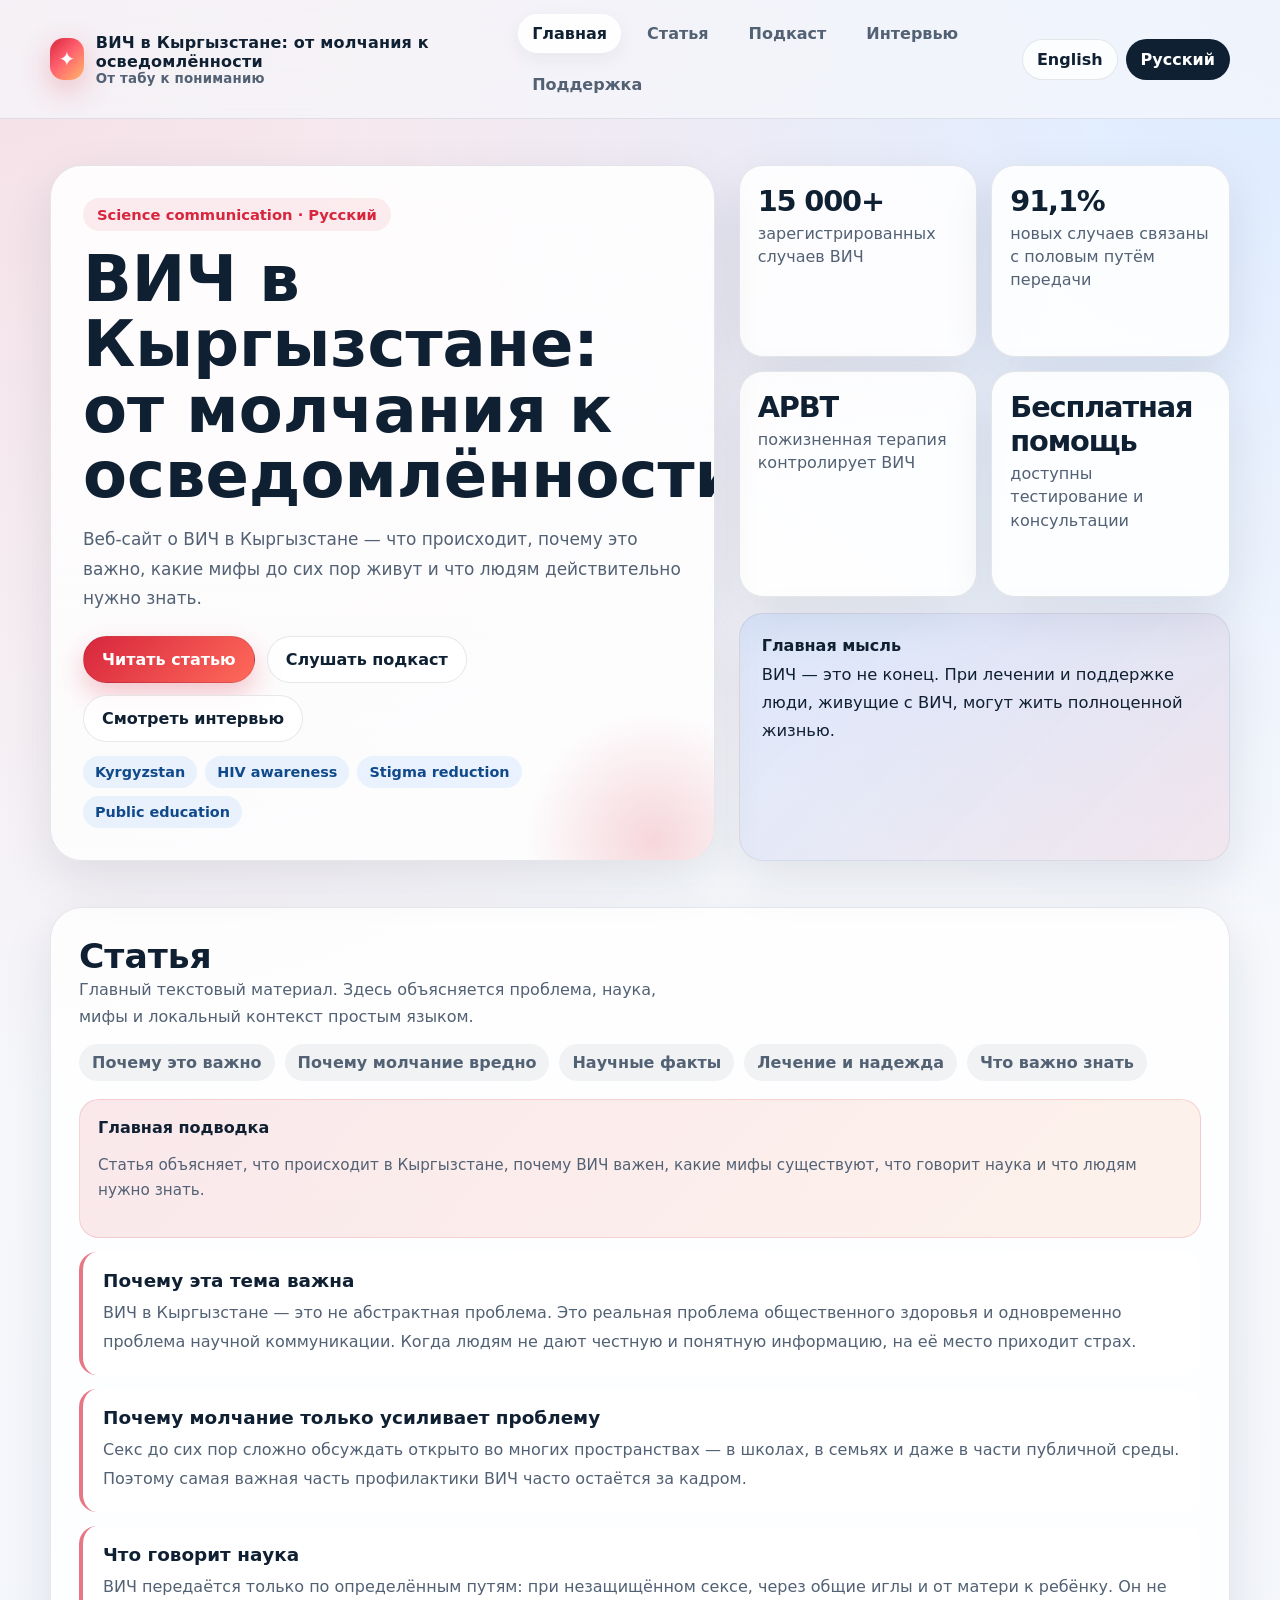
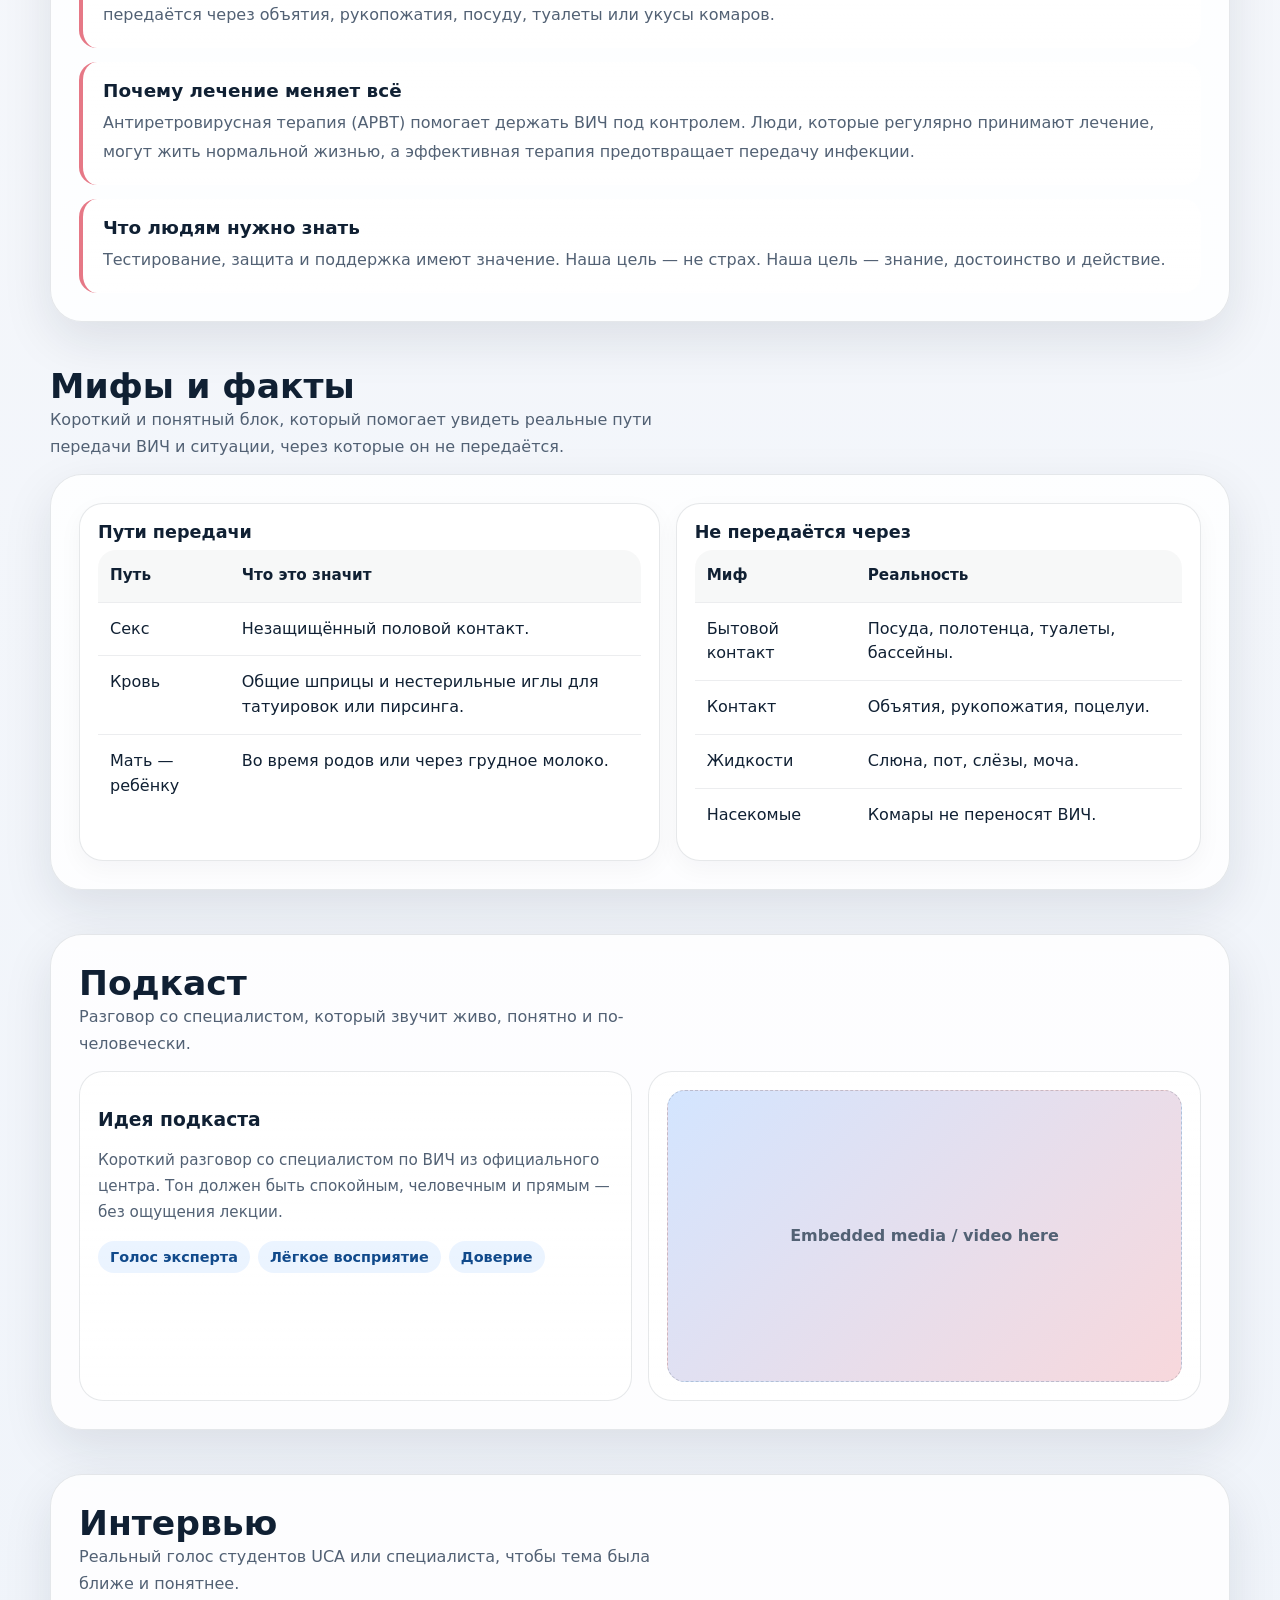
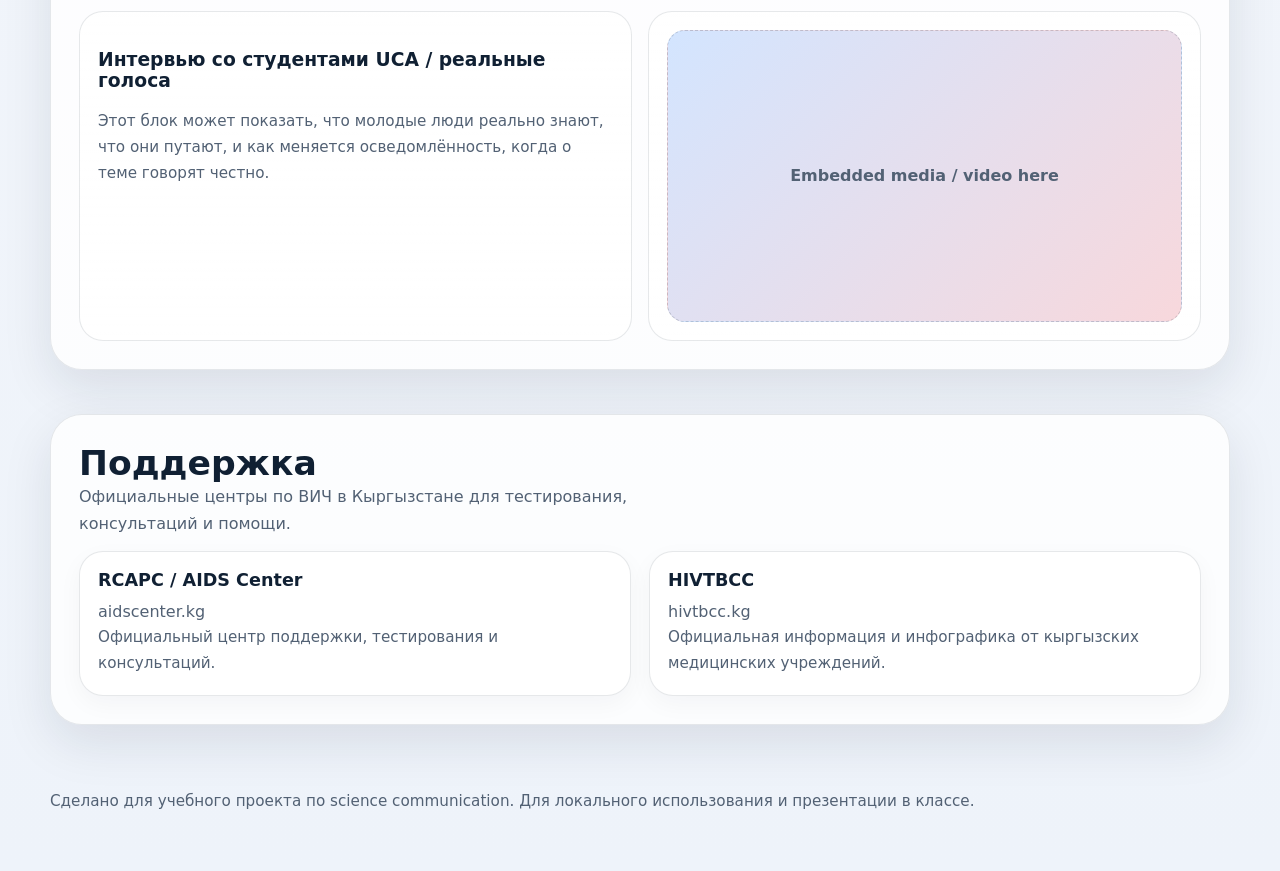
==== russian.html @ fea4d368 "Initial commit from Cursor" ====
<!DOCTYPE html>
<html lang="ru">
<head>
  <meta charset="UTF-8" />
  <meta name="viewport" content="width=device-width, initial-scale=1.0" />
  <title>ВИЧ в Кыргызстане: от молчания к осведомлённости</title>
  <link rel="stylesheet" href="styles.css" />
</head>
<body>
  <header class="topbar">
    <div class="container nav">
      <div class="brand">
        <div class="brand-badge">✦</div>
        <div>
          <div>ВИЧ в Кыргызстане: от молчания к осведомлённости</div>
          <small>От табу к пониманию</small>
        </div>
      </div>
      <nav class="navlinks">
        <a data-nav href="#overview">Главная</a>
        <a data-nav href="#article">Статья</a>
        <a data-nav href="#podcast">Подкаст</a>
        <a data-nav href="#interview">Интервью</a>
        <a data-nav href="#resources">Поддержка</a>
      </nav>
      <div class="langswitch">
        <a class="" href="index.html">English</a>
        <a class="active" href="russian.html">Русский</a>
      </div>
    </div>
  </header>

  <main>
    <section class="hero" id="overview">
      <div class="container hero-grid">
        <div class="hero-card">
          <span class="kicker">Science communication · Русский</span>
          <h1>ВИЧ в Кыргызстане: от молчания к осведомлённости</h1>
          <p class="lead">Веб-сайт о ВИЧ в Кыргызстане — что происходит, почему это важно, какие мифы до сих пор живут и что людям действительно нужно знать.</p>
          <div class="hero-actions">
            <a class="btn primary" href="#article">Читать статью</a>
            <a class="btn secondary" href="#podcast">Слушать подкаст</a>
            <a class="btn secondary" href="#interview">Смотреть интервью</a>
          </div>
          <div class="pill-row">
            <span class="pill">Kyrgyzstan</span>
            <span class="pill">HIV awareness</span>
            <span class="pill">Stigma reduction</span>
            <span class="pill">Public education</span>
          </div>
        </div>

        <div class="hero-aside">
          <div class="stat-grid">
            <div class="stat"><div class="num">15 000+</div><div class="label">зарегистрированных случаев ВИЧ</div></div>
            <div class="stat"><div class="num">91,1%</div><div class="label">новых случаев связаны с половым путём передачи</div></div>
            <div class="stat"><div class="num">АРВТ</div><div class="label">пожизненная терапия контролирует ВИЧ</div></div>
            <div class="stat"><div class="num">Бесплатная помощь</div><div class="label">доступны тестирование и консультации</div></div>
          </div>
          <div class="quote">
            <strong>Главная мысль</strong>
            <p>ВИЧ — это не конец. При лечении и поддержке люди, живущие с ВИЧ, могут жить полноценной жизнью.</p>
          </div>
        </div>
      </div>
    </section>

    <section class="section" id="article">
      <div class="container panel">
        <div class="panel-inner">
          <div class="section-header">
            <div>
              <h2>Статья</h2>
              <p class="sub">Главный текстовый материал. Здесь объясняется проблема, наука, мифы и локальный контекст простым языком.</p>
            </div>
          </div>

          <div class="article-nav">
            <a href="#a1">Почему это важно</a>
            <a href="#a2">Почему молчание вредно</a>
            <a href="#a3">Научные факты</a>
            <a href="#a4">Лечение и надежда</a>
            <a href="#a5">Что важно знать</a>
          </div>

          <div class="article">
            <div class="highlight">
              <strong>Главная подводка</strong>
              <p class="note">Статья объясняет, что происходит в Кыргызстане, почему ВИЧ важен, какие мифы существуют, что говорит наука и что людям нужно знать.</p>
            </div>
            <div class="article-section" id="a1"><h3>Почему эта тема важна</h3><p>ВИЧ в Кыргызстане — это не абстрактная проблема. Это реальная проблема общественного здоровья и одновременно проблема научной коммуникации. Когда людям не дают честную и понятную информацию, на её место приходит страх.</p></div>
            <div class="article-section" id="a2"><h3>Почему молчание только усиливает проблему</h3><p>Секс до сих пор сложно обсуждать открыто во многих пространствах — в школах, в семьях и даже в части публичной среды. Поэтому самая важная часть профилактики ВИЧ часто остаётся за кадром.</p></div>
            <div class="article-section" id="a3"><h3>Что говорит наука</h3><p>ВИЧ передаётся только по определённым путям: при незащищённом сексе, через общие иглы и от матери к ребёнку. Он не передаётся через объятия, рукопожатия, посуду, туалеты или укусы комаров.</p></div>
            <div class="article-section" id="a4"><h3>Почему лечение меняет всё</h3><p>Антиретровирусная терапия (АРВТ) помогает держать ВИЧ под контролем. Люди, которые регулярно принимают лечение, могут жить нормальной жизнью, а эффективная терапия предотвращает передачу инфекции.</p></div>
            <div class="article-section" id="a5"><h3>Что людям нужно знать</h3><p>Тестирование, защита и поддержка имеют значение. Наша цель — не страх. Наша цель — знание, достоинство и действие.</p></div>
          </div>
        </div>
      </div>
    </section>

    <section class="section" id="myths">
      <div class="container">
        <div class="section-header">
          <div>
            <h2>Мифы и факты</h2>
            <p class="sub">Короткий и понятный блок, который помогает увидеть реальные пути передачи ВИЧ и ситуации, через которые он не передаётся.</p>
          </div>
        </div>

        <div class="panel">
          <div class="panel-inner split">
            <div class="card">
              <h3>Пути передачи</h3>
              <table class="fact-table">
                <tr><th>Путь</th><th>Что это значит</th></tr>
                <tr><td>Секс</td><td>Незащищённый половой контакт.</td></tr>
                <tr><td>Кровь</td><td>Общие шприцы и нестерильные иглы для татуировок или пирсинга.</td></tr>
                <tr><td>Мать — ребёнку</td><td>Во время родов или через грудное молоко.</td></tr>
              </table>
            </div>
            <div class="card">
              <h3>Не передаётся через</h3>
              <table class="fact-table">
                <tr><th>Миф</th><th>Реальность</th></tr>
                <tr><td>Бытовой контакт</td><td>Посуда, полотенца, туалеты, бассейны.</td></tr>
                <tr><td>Контакт</td><td>Объятия, рукопожатия, поцелуи.</td></tr>
                <tr><td>Жидкости</td><td>Слюна, пот, слёзы, моча.</td></tr>
                <tr><td>Насекомые</td><td>Комары не переносят ВИЧ.</td></tr>
              </table>
            </div>
          </div>
        </div>
      </div>
    </section>

    <section class="section" id="podcast">
      <div class="container panel">
        <div class="panel-inner">
          <div class="section-header">
            <div>
              <h2>Подкаст</h2>
              <p class="sub">Разговор со специалистом, который звучит живо, понятно и по-человечески.</p>
            </div>
          </div>
          <div class="media">
            <div class="media-box">
              <h3>Идея подкаста</h3>
              <p class="note">Короткий разговор со специалистом по ВИЧ из официального центра. Тон должен быть спокойным, человечным и прямым — без ощущения лекции.</p>
              <div class="pill-row">
                <span class="pill">Голос эксперта</span>
                <span class="pill">Лёгкое восприятие</span>
                <span class="pill">Доверие</span>
              </div>
            </div>
            <div class="media-box">
              <div class="embed"></div>
            </div>
          </div>
        </div>
      </div>
    </section>

    <section class="section" id="interview">
      <div class="container panel">
        <div class="panel-inner">
          <div class="section-header">
            <div>
              <h2>Интервью</h2>
              <p class="sub">Реальный голос студентов UCA или специалиста, чтобы тема была ближе и понятнее.</p>
            </div>
          </div>
          <div class="media">
            <div class="media-box">
              <h3>Интервью со студентами UCA / реальные голоса</h3>
              <p class="note">Этот блок может показать, что молодые люди реально знают, что они путают, и как меняется осведомлённость, когда о теме говорят честно.</p>
            </div>
            <div class="media-box">
              <div class="embed"></div>
            </div>
          </div>
        </div>
      </div>
    </section>

    <section class="section" id="resources">
      <div class="container panel">
        <div class="panel-inner">
          <div class="section-header">
            <div>
              <h2>Поддержка</h2>
              <p class="sub">Официальные центры по ВИЧ в Кыргызстане для тестирования, консультаций и помощи.</p>
            </div>
          </div>
          <div class="grid-2">
            <div class="card">
              <h3>RCAPC / AIDS Center</h3>
              <p><a href="https://aidscenter.kg/" target="_blank" rel="noopener">aidscenter.kg</a></p>
              <p class="note">Официальный центр поддержки, тестирования и консультаций.</p>
            </div>
            <div class="card">
              <h3>HIVTBCC</h3>
              <p><a href="https://hivtbcc.kg/2-infografika-vich-infekcija-v-kyrgyzstane-za-20-let/" target="_blank" rel="noopener">hivtbcc.kg</a></p>
              <p class="note">Официальная информация и инфографика от кыргызских медицинских учреждений.</p>
            </div>
          </div>
        </div>
      </div>
    </section>

  </main>

  <footer class="footer">
    <div class="container">
      <p>Сделано для учебного проекта по science communication. Для локального использования и презентации в классе.</p>
    </div>
  </footer>

  <script src="script.js"></script>
</body>
</html>
---- styles.css ----
:root{
  --bg:#f5f7fb;
  --surface:rgba(255,255,255,.82);
  --surface-strong:#ffffff;
  --text:#102033;
  --muted:#526174;
  --line:rgba(16,32,51,.10);
  --accent:#d7263d;
  --accent-2:#ff8a3d;
  --accent-3:#0b6efd;
  --shadow:0 18px 50px rgba(16,32,51,.10);
  --radius:24px;
  --radius-sm:16px;
  --max:1180px;
}

*{box-sizing:border-box}
html{scroll-behavior:smooth}
body{
  margin:0;
  font-family: Inter, ui-sans-serif, system-ui, -apple-system, BlinkMacSystemFont, "Segoe UI", sans-serif;
  color:var(--text);
  background:
    radial-gradient(circle at top left, rgba(215,38,61,.13), transparent 26%),
    radial-gradient(circle at top right, rgba(11,110,253,.12), transparent 22%),
    linear-gradient(180deg,#f9fbff 0%, var(--bg) 32%, #eef3fa 100%);
}

a{color:inherit;text-decoration:none}
img{max-width:100%;display:block}

.container{width:min(var(--max), calc(100% - 32px)); margin:0 auto}

.topbar{
  position:sticky; top:0; z-index:40;
  backdrop-filter: blur(18px);
  background: rgba(245,247,251,.72);
  border-bottom:1px solid var(--line);
}

.nav{
  display:flex; align-items:center; justify-content:space-between;
  gap:16px; padding:14px 0;
}
.brand{
  display:flex; align-items:center; gap:12px; font-weight:800;
  letter-spacing:.2px;
}
.brand-badge{
  width:42px; height:42px; border-radius:14px;
  background: linear-gradient(135deg, var(--accent), #ff5f6d 45%, #ffb86b 100%);
  box-shadow: 0 10px 30px rgba(215,38,61,.28);
  display:grid; place-items:center; color:white; font-size:20px;
}
.brand small{display:block; font-weight:600; color:var(--muted)}
.navlinks{display:flex; flex-wrap:wrap; gap:12px; align-items:center}
.navlinks a{
  padding:10px 14px; border-radius:999px;
  color:var(--muted); font-weight:600;
}
.navlinks a:hover,.navlinks a.active{
  background:rgba(255,255,255,.9); color:var(--text);
  box-shadow: 0 6px 20px rgba(16,32,51,.06);
}
.langswitch{
  display:flex; gap:8px; align-items:center;
}
.langswitch a{
  padding:10px 14px; border-radius:999px; font-weight:700;
  background:rgba(255,255,255,.75); border:1px solid var(--line);
}
.langswitch a.active{
  background:var(--text); color:#fff;
}

.hero{
  padding:46px 0 24px;
}
.hero-grid{
  display:grid; grid-template-columns: 1.15fr .85fr; gap:24px; align-items:stretch;
}
.hero-card{
  background:linear-gradient(180deg, rgba(255,255,255,.88), rgba(255,255,255,.76));
  border:1px solid var(--line);
  box-shadow:var(--shadow);
  border-radius:32px;
  padding:32px;
  position:relative;
  overflow:hidden;
}
.hero-card::after{
  content:"";
  position:absolute; inset:auto -80px -120px auto;
  width:280px; height:280px; border-radius:50%;
  background: radial-gradient(circle, rgba(215,38,61,.18), transparent 65%);
  pointer-events:none;
}
.kicker{
  display:inline-flex; align-items:center; gap:8px;
  padding:8px 14px; border-radius:999px;
  background:rgba(215,38,61,.08); color:var(--accent);
  font-weight:800; font-size:.92rem;
}
h1{margin:16px 0 12px; font-size:clamp(2.2rem, 5vw, 4.4rem); line-height:1.02}
.lead{
  font-size:1.06rem; line-height:1.75; color:var(--muted); max-width:65ch;
}
.hero-actions{display:flex; gap:12px; flex-wrap:wrap; margin-top:22px}
.btn{
  display:inline-flex; align-items:center; justify-content:center;
  gap:10px; padding:13px 18px; border-radius:999px;
  font-weight:800; border:1px solid var(--line); transition:.2s ease;
}
.btn.primary{
  background:linear-gradient(135deg, var(--accent), #ff6a5a);
  color:#fff; box-shadow: 0 12px 28px rgba(215,38,61,.26);
}
.btn.secondary{background:rgba(255,255,255,.8)}
.btn:hover{transform:translateY(-2px)}

.hero-aside{
  display:grid; gap:16px;
}
.stat-grid{
  display:grid; grid-template-columns:repeat(2, 1fr); gap:14px;
}
.stat{
  background:rgba(255,255,255,.88);
  border:1px solid var(--line);
  box-shadow:var(--shadow);
  border-radius:24px; padding:18px;
}
.stat .num{font-size:1.8rem; font-weight:900; letter-spacing:-.04em}
.stat .label{color:var(--muted); margin-top:4px; line-height:1.45}
.quote{
  padding:22px; border-radius:24px; background:linear-gradient(135deg, rgba(11,110,253,.10), rgba(215,38,61,.08));
  border:1px solid rgba(16,32,51,.07); box-shadow:var(--shadow);
}
.quote p{margin:0; font-size:1.02rem; line-height:1.7}
.quote strong{display:block; margin-bottom:6px}

.section{padding:22px 0}
.section-header{
  display:flex; align-items:end; justify-content:space-between; gap:12px;
  margin-bottom:14px;
}
.section h2{margin:0; font-size:clamp(1.5rem, 2.7vw, 2.3rem)}
.section p.sub{margin:0; color:var(--muted); max-width:60ch; line-height:1.7}

.panel{
  background:rgba(255,255,255,.82);
  border:1px solid var(--line);
  border-radius:32px;
  box-shadow:var(--shadow);
  overflow:hidden;
}
.panel-inner{padding:28px}
.grid-2{display:grid; grid-template-columns:1fr 1fr; gap:18px}
.grid-3{display:grid; grid-template-columns:repeat(3, 1fr); gap:16px}

.card{
  background:var(--surface-strong);
  border:1px solid var(--line);
  border-radius:24px;
  padding:18px;
  box-shadow: 0 8px 24px rgba(16,32,51,.04);
}
.card h3{margin:0 0 8px; font-size:1.1rem}
.card p{margin:0; color:var(--muted); line-height:1.7}
.pill-row{display:flex; flex-wrap:wrap; gap:8px; margin-top:14px}
.pill{
  padding:8px 12px; border-radius:999px;
  background:rgba(11,110,253,.08); color:#114a8b;
  font-weight:700; font-size:.9rem;
}

.article-nav{
  display:flex; flex-wrap:wrap; gap:10px;
  margin:10px 0 18px;
}
.article-nav a{
  padding:9px 13px; border-radius:999px;
  background:rgba(16,32,51,.05); color:var(--muted); font-weight:700;
}
.article-nav a:hover{background:rgba(16,32,51,.09); color:var(--text)}

.article{
  display:grid; gap:14px;
}
.article-section{
  padding:18px 18px 18px 20px;
  border-left:4px solid rgba(215,38,61,.62);
  background:linear-gradient(180deg, rgba(255,255,255,.92), rgba(255,255,255,.78));
  border-radius:18px;
}
.article-section h3{margin:0 0 8px; font-size:1.15rem}
.article-section p{margin:0; color:var(--muted); line-height:1.8}
.highlight{
  background:linear-gradient(135deg, rgba(215,38,61,.10), rgba(255,138,61,.10));
  border:1px solid rgba(215,38,61,.15);
  border-radius:20px; padding:18px;
}

.split{
  display:grid; grid-template-columns:1.05fr .95fr; gap:16px;
}
.fact-table{
  width:100%; border-collapse:collapse; overflow:hidden; border-radius:18px;
}
.fact-table th,.fact-table td{
  text-align:left; padding:14px 12px; border-bottom:1px solid rgba(16,32,51,.08);
  vertical-align:top; line-height:1.55;
}
.fact-table th{background:rgba(16,32,51,.03); font-size:.95rem}
.fact-table tr:last-child td{border-bottom:none}

.media{
  display:grid; grid-template-columns:1fr 1fr; gap:16px;
}
.media-box{
  border-radius:24px; padding:18px;
  background:linear-gradient(180deg, rgba(255,255,255,.92), rgba(255,255,255,.78));
  border:1px solid var(--line);
}
.embed{
  position:relative; padding-top:56.25%; border-radius:18px; overflow:hidden;
  background:
    linear-gradient(135deg, rgba(11,110,253,.18), rgba(215,38,61,.18)),
    #fff;
  border:1px dashed rgba(16,32,51,.18);
}
.embed::before{
  content:"Embedded media / video here";
  position:absolute; inset:0; display:grid; place-items:center;
  color:var(--muted); font-weight:800;
}
.note{
  color:var(--muted); font-size:.95rem; line-height:1.7
}

.footer{
  padding:30px 0 46px;
  color:var(--muted);
  font-size:.95rem;
}

@media (max-width: 980px){
  .hero-grid,.grid-2,.grid-3,.split,.media{grid-template-columns:1fr}
}
@media (max-width: 720px){
  .nav{flex-direction:column; align-items:flex-start}
  .stat-grid{grid-template-columns:1fr 1fr}
  .hero-card{padding:22px}
  .panel-inner{padding:20px}
}
@media (max-width: 520px){
  .stat-grid{grid-template-columns:1fr}
  h1{font-size:2.2rem}
}
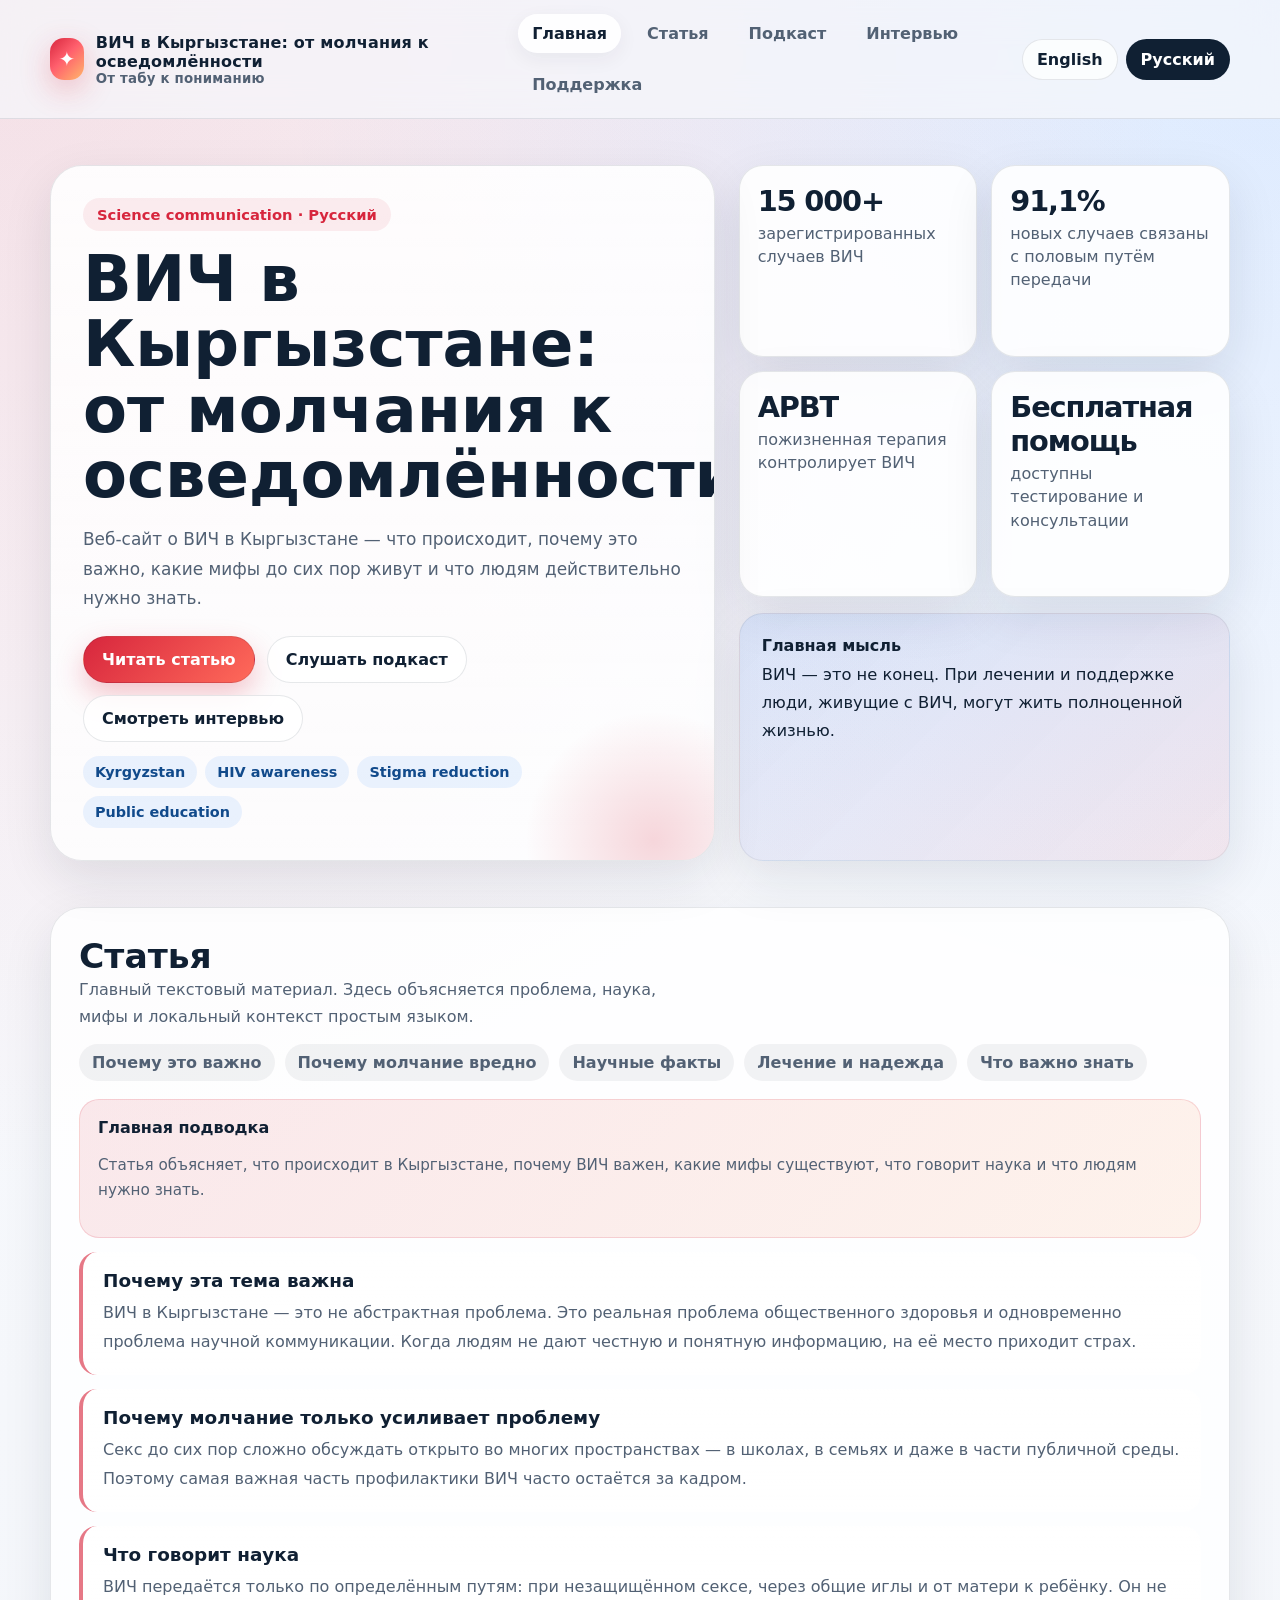
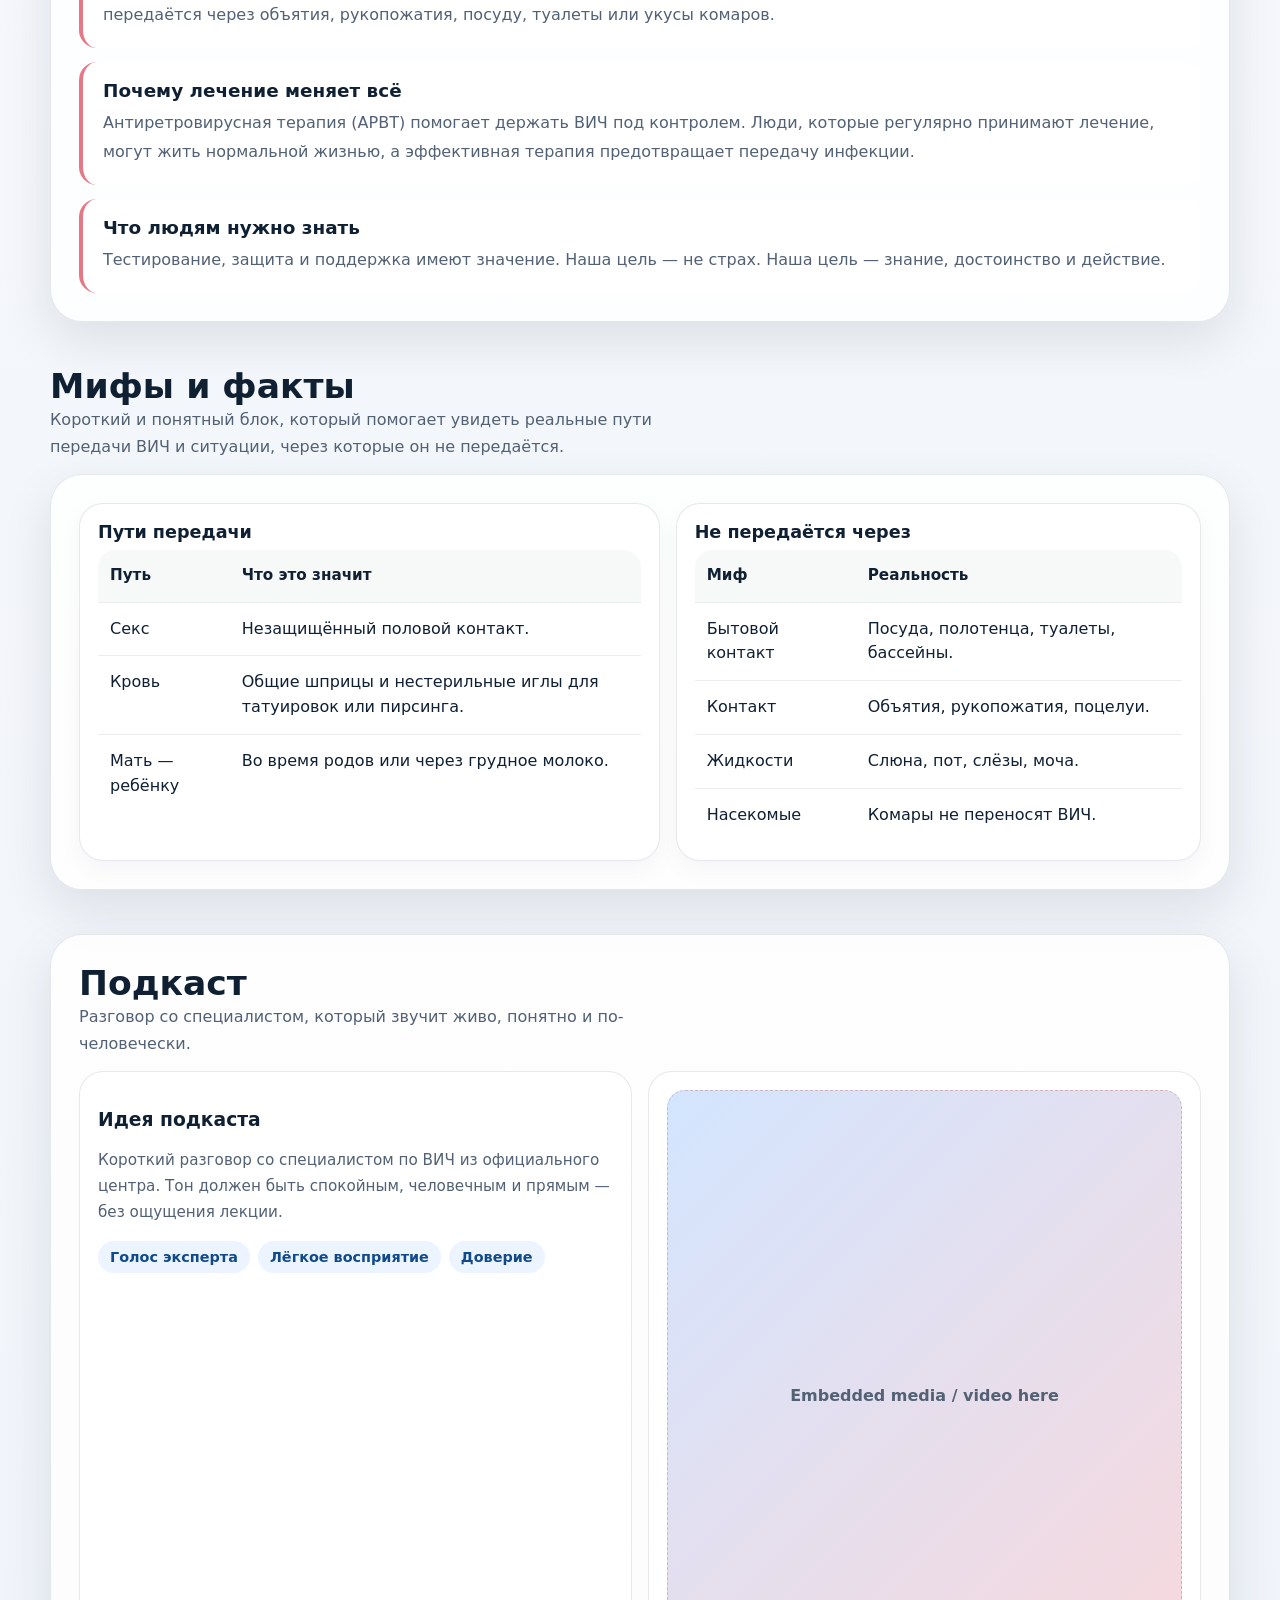
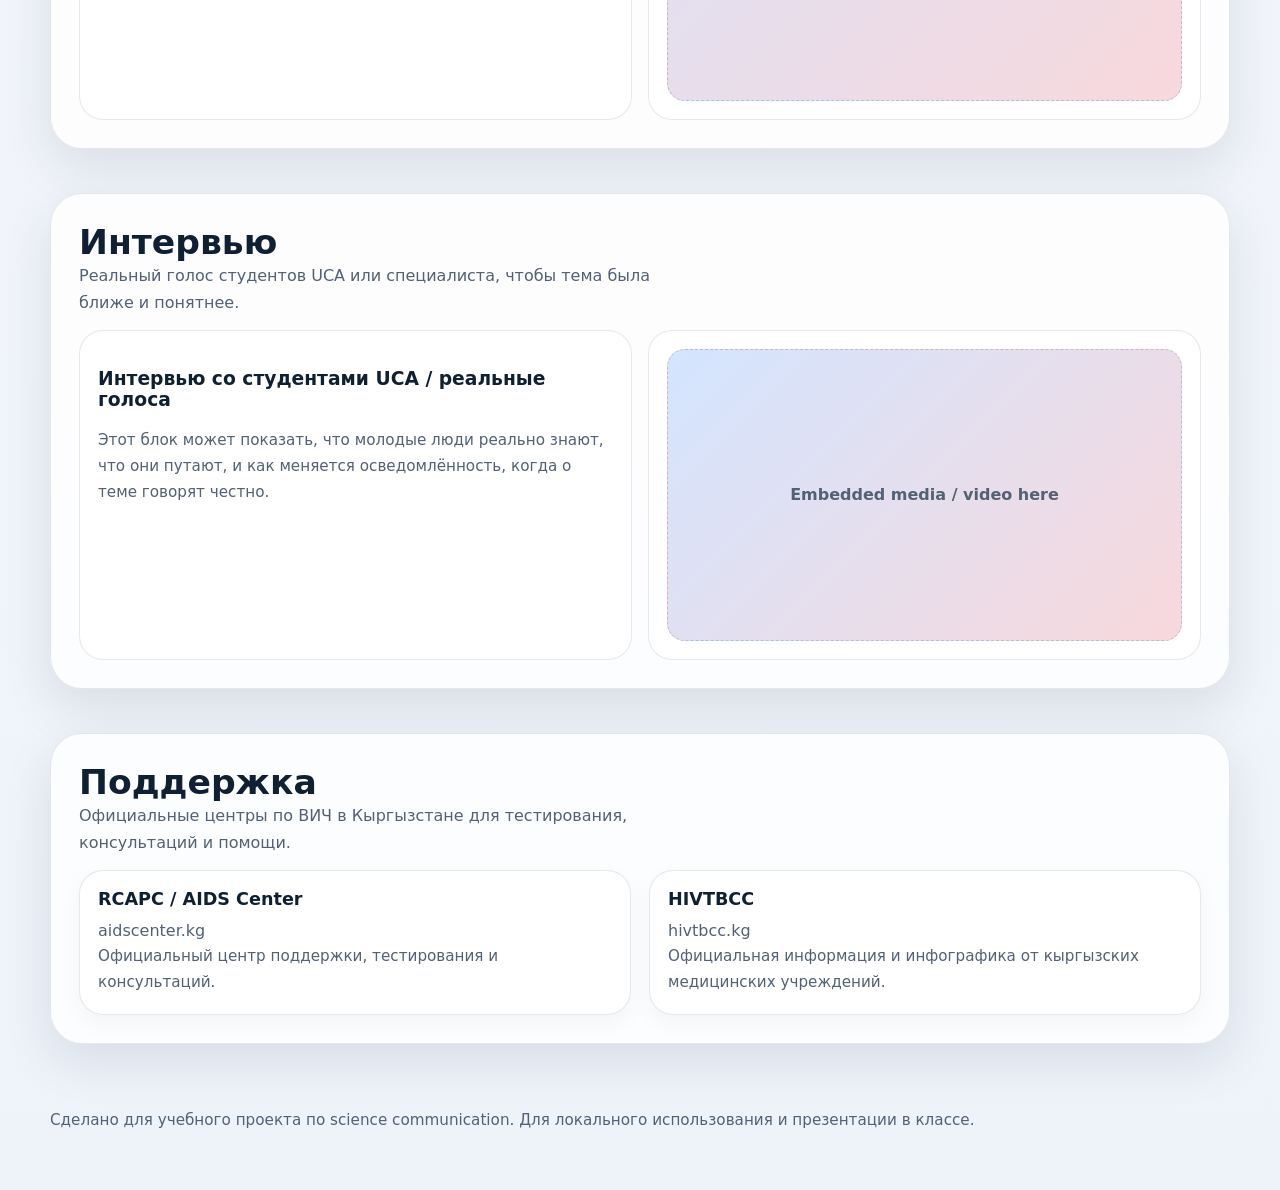
==== commit e7be0aea: "Embed YouTube video in podcast section for direct playback" ====
--- a/russian.html
+++ b/russian.html
@@ -4,6 +4,9 @@
   <meta charset="UTF-8" />
   <meta name="viewport" content="width=device-width, initial-scale=1.0" />
   <title>ВИЧ в Кыргызстане: от молчания к осведомлённости</title>
+  <link rel="icon" type="image/svg+xml" href="favicon.svg" />
+  <link rel="icon" type="image/png" href="favicon.png" />
+  <link rel="apple-touch-icon" href="favicon.png" />
   <link rel="stylesheet" href="styles.css" />
 </head>
 <body>
@@ -153,7 +156,17 @@
               </div>
             </div>
             <div class="media-box">
-              <div class="embed"></div>
+              <div class="embed">
+                <iframe 
+                  width="100%" 
+                  height="315" 
+                  src="https://www.youtube.com/embed/ZtK30d0F3eo" 
+                  title="Beyond Fear: An HIV Specialist Explains the Reality of HIV in Kyrgyzstan" 
+                  frameborder="0" 
+                  allow="accelerometer; autoplay; clipboard-write; encrypted-media; gyroscope; picture-in-picture" 
+                  allowfullscreen>
+                </iframe>
+              </div>
             </div>
           </div>
         </div>
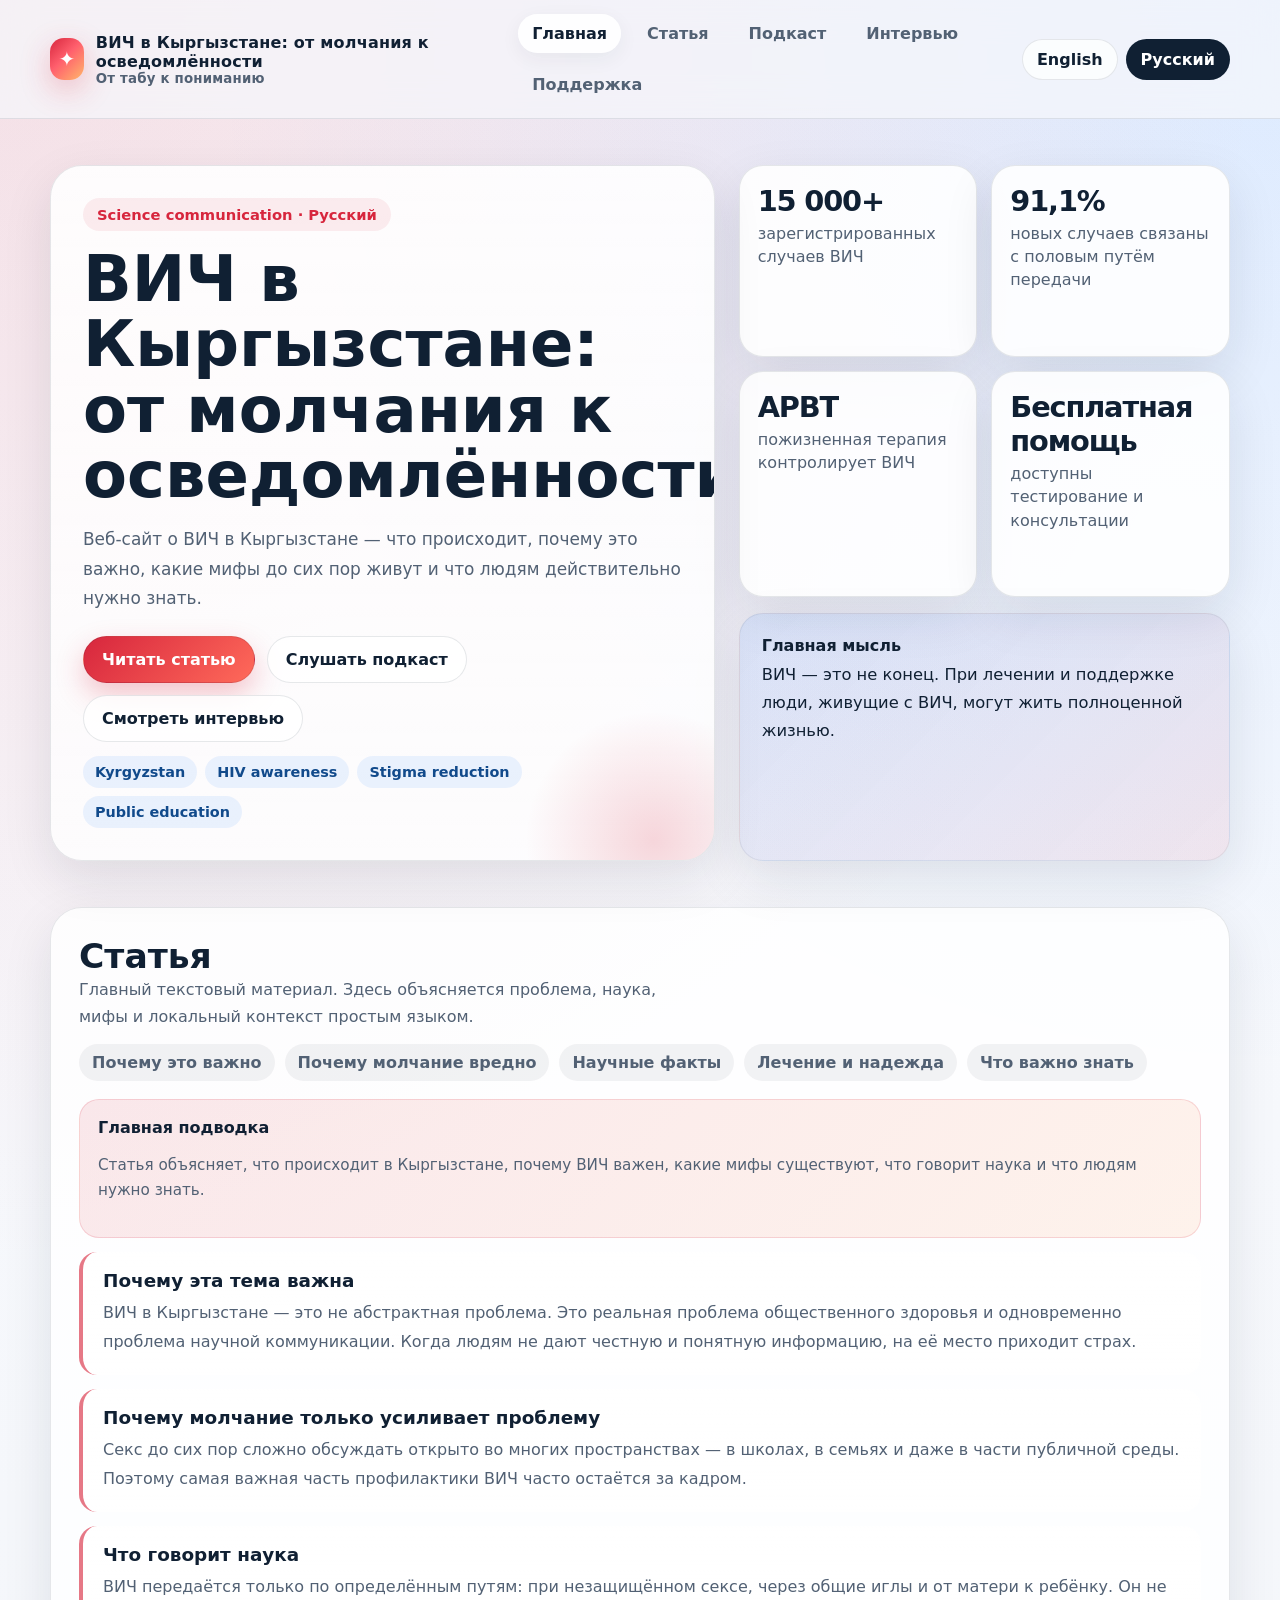
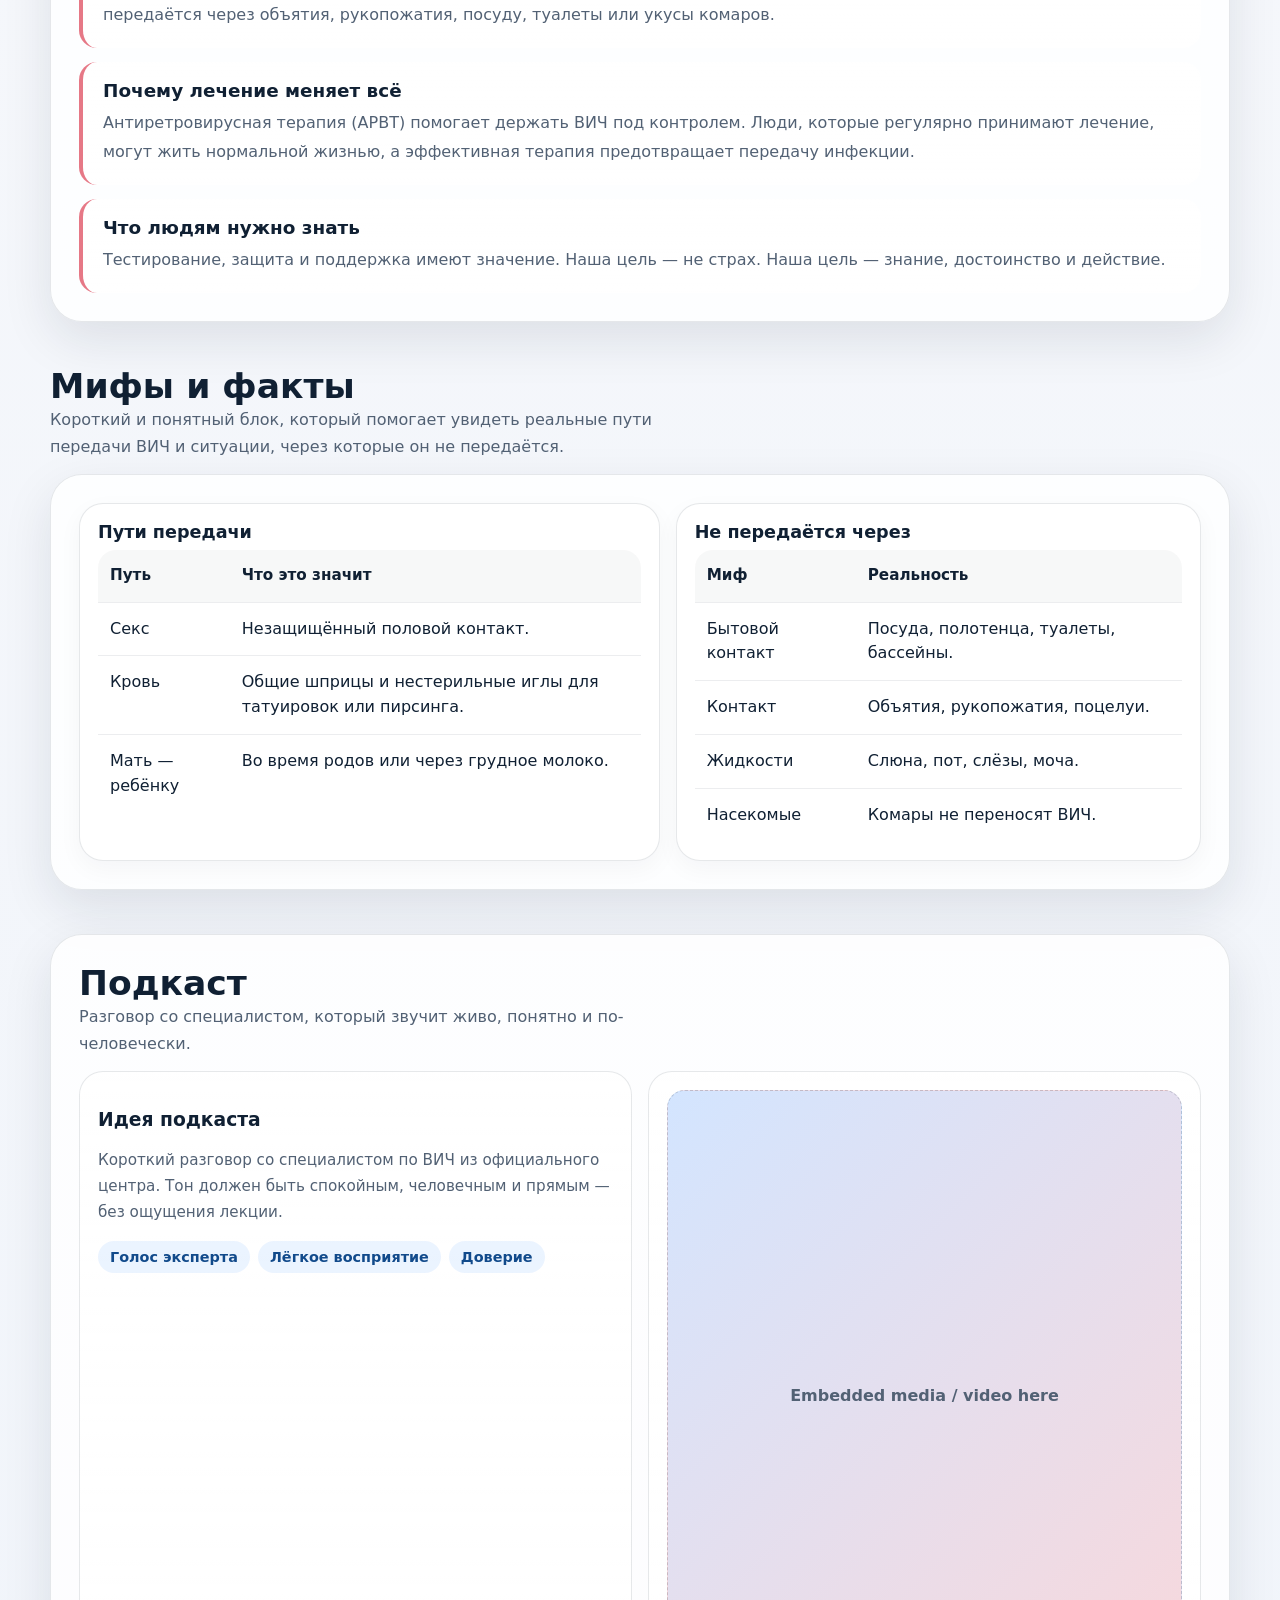
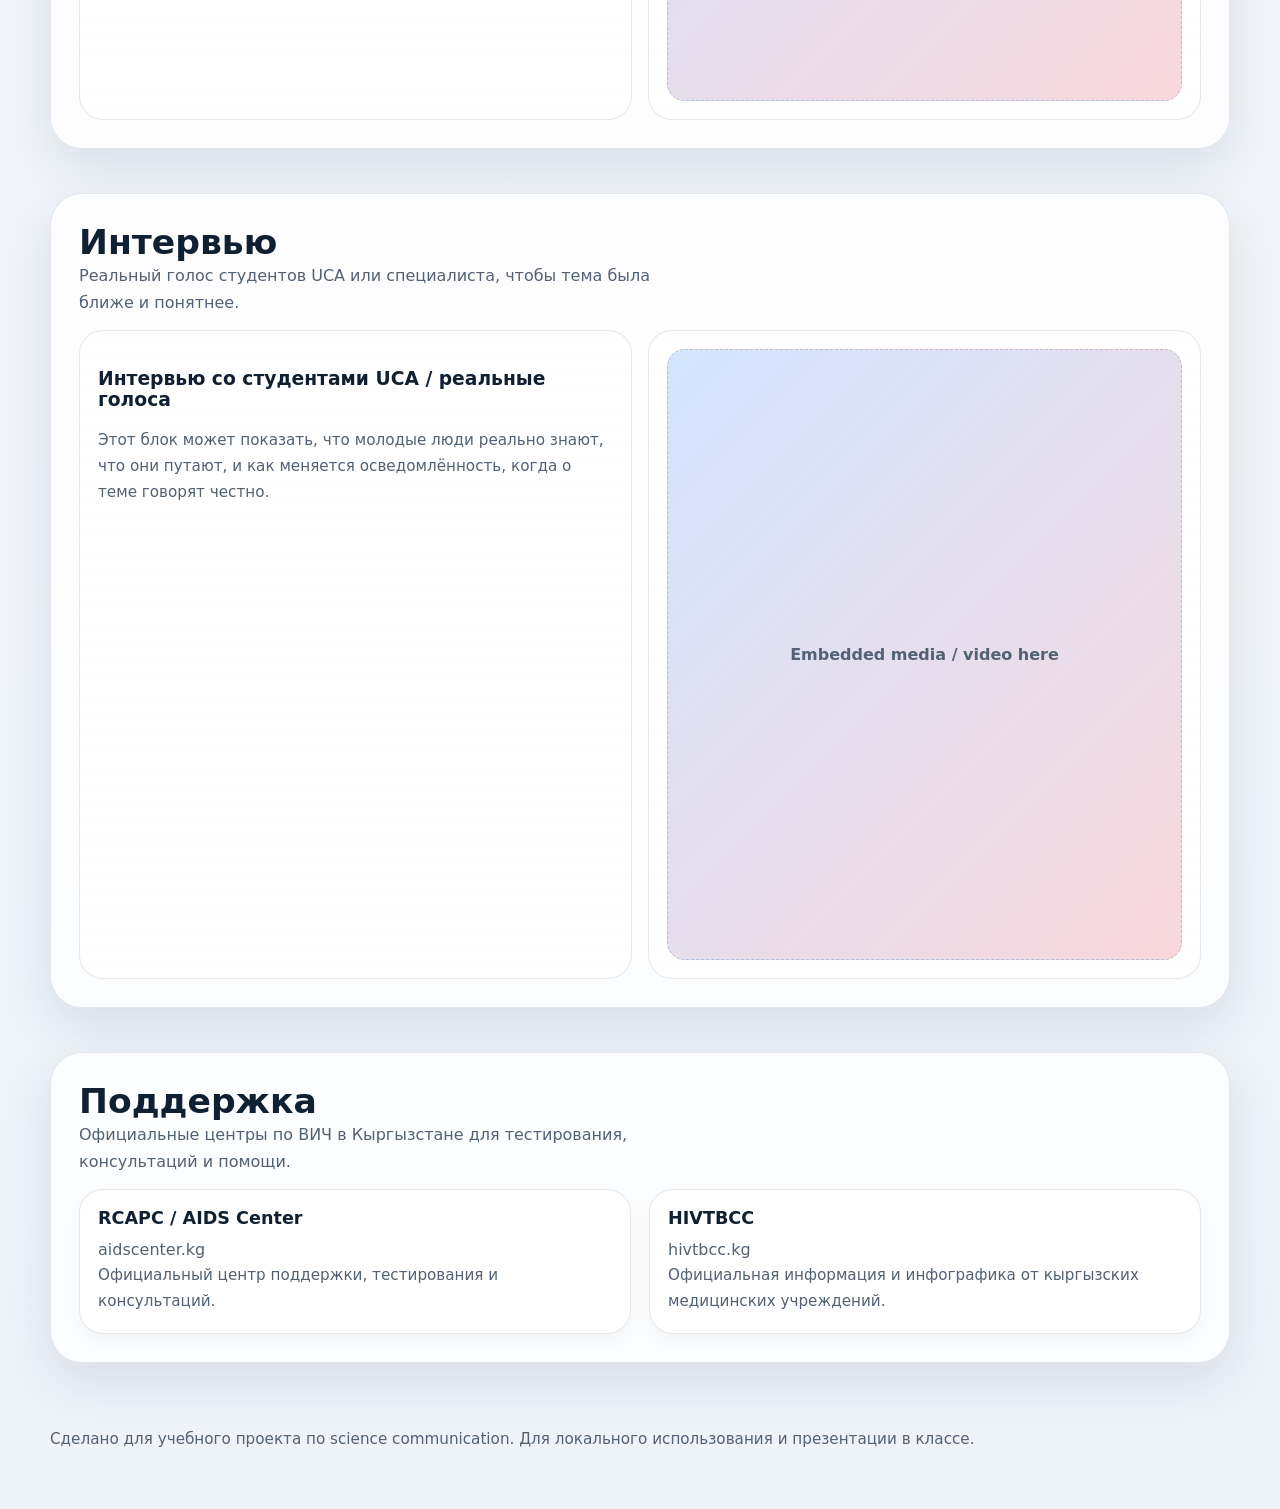
==== commit 3c52e827: "add" ====
--- a/russian.html
+++ b/russian.html
@@ -188,7 +188,17 @@
               <p class="note">Этот блок может показать, что молодые люди реально знают, что они путают, и как меняется осведомлённость, когда о теме говорят честно.</p>
             </div>
             <div class="media-box">
-              <div class="embed"></div>
+              <div class="embed">
+                <iframe 
+                  width="100%" 
+                  height="315" 
+                  src="https://www.youtube.com/embed/3NSwT51ftVk" 
+                  title="Интервью со студентами UCA о ВИЧ в Кыргызстане" 
+                  frameborder="0" 
+                  allow="accelerometer; autoplay; clipboard-write; encrypted-media; gyroscope; picture-in-picture" 
+                  allowfullscreen>
+                </iframe>
+              </div>
             </div>
           </div>
         </div>
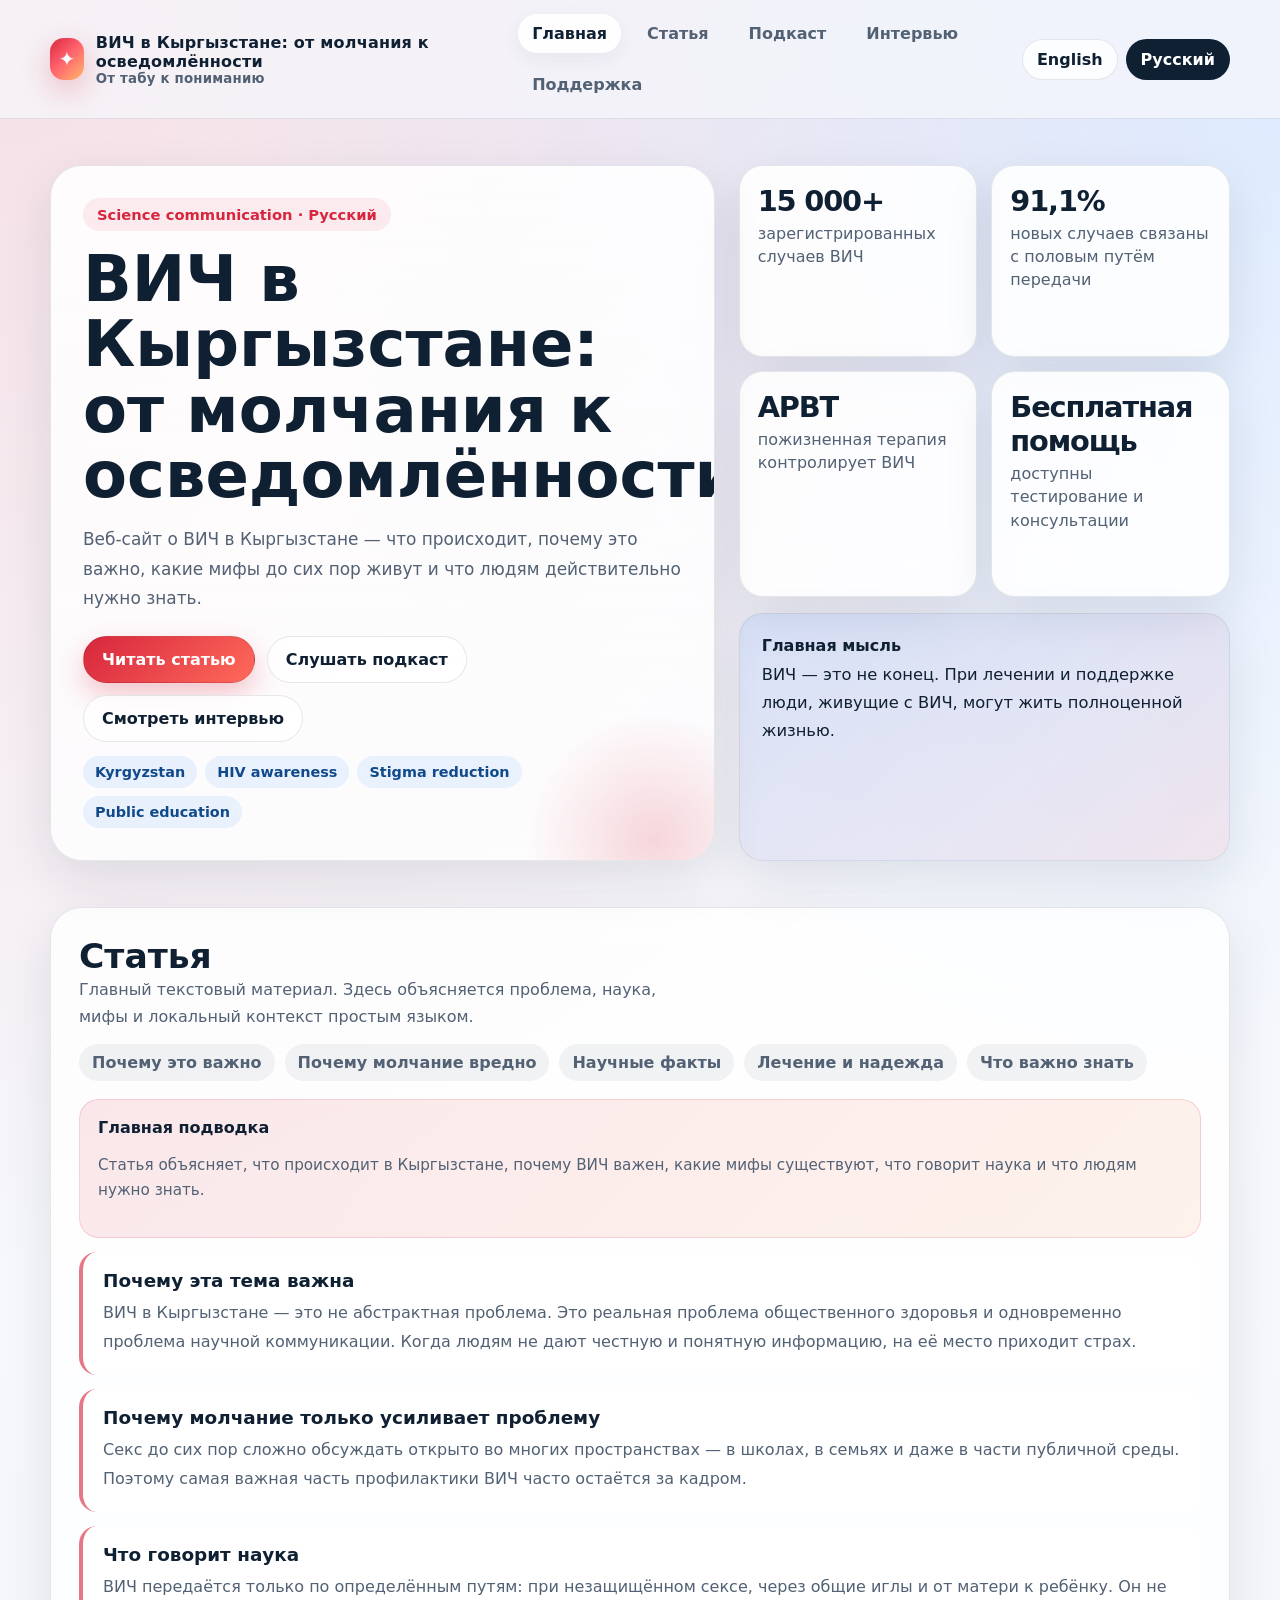
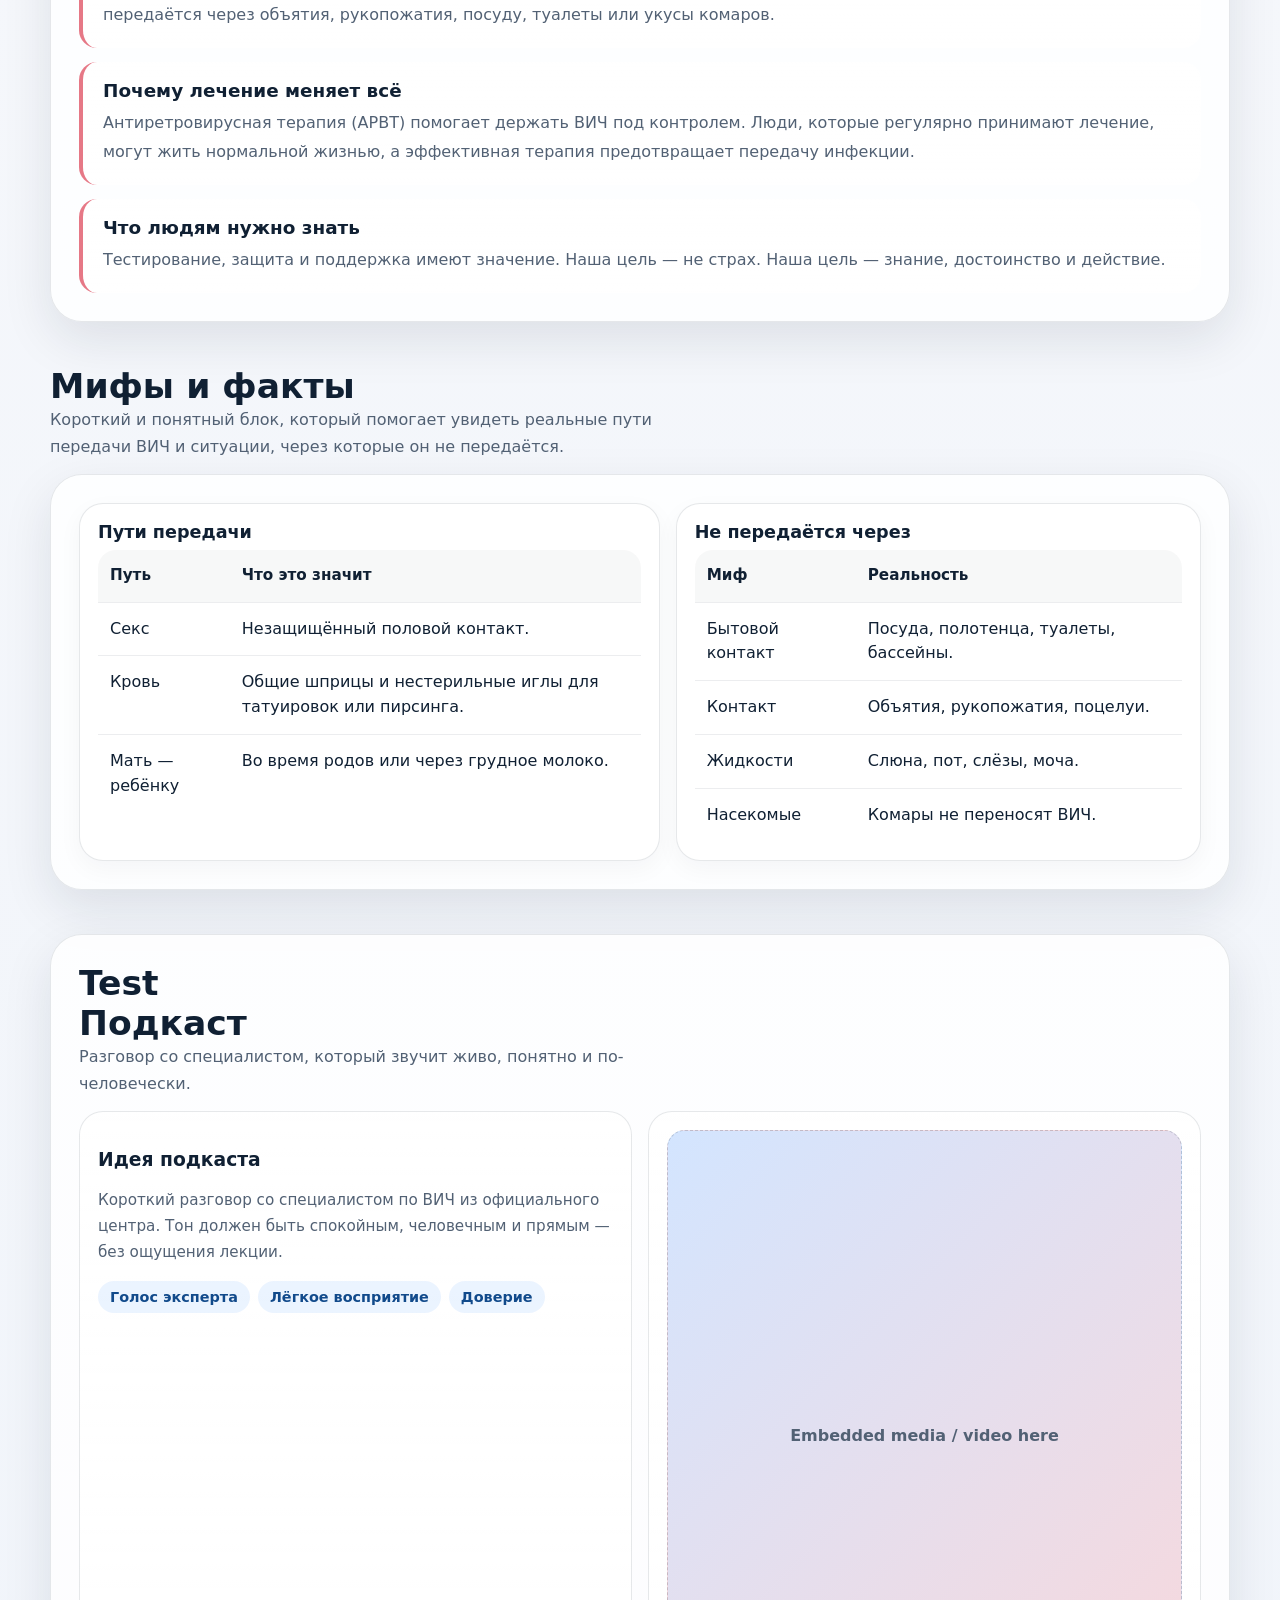
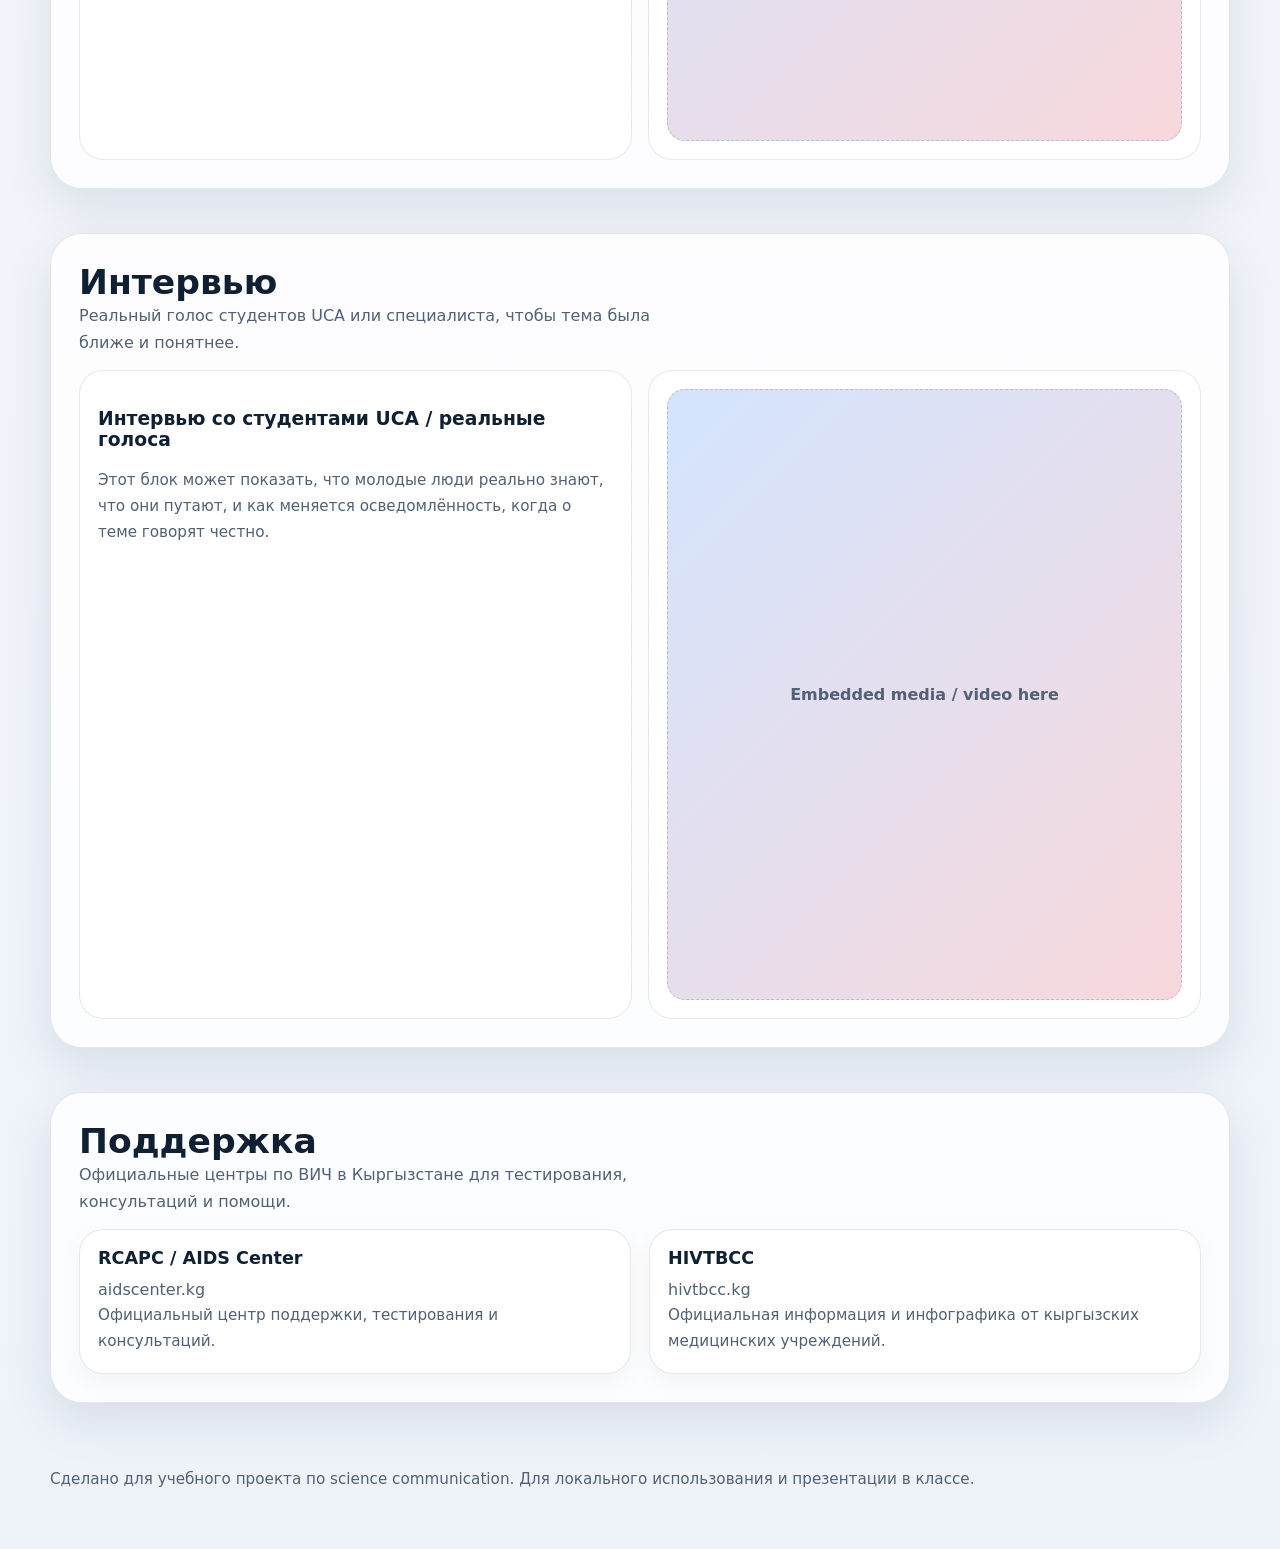
==== commit 8ed0dac2: "sadf" ====
--- a/russian.html
+++ b/russian.html
@@ -141,6 +141,7 @@
         <div class="panel-inner">
           <div class="section-header">
             <div>
+              <h2>Test</h2>
               <h2>Подкаст</h2>
               <p class="sub">Разговор со специалистом, который звучит живо, понятно и по-человечески.</p>
             </div>
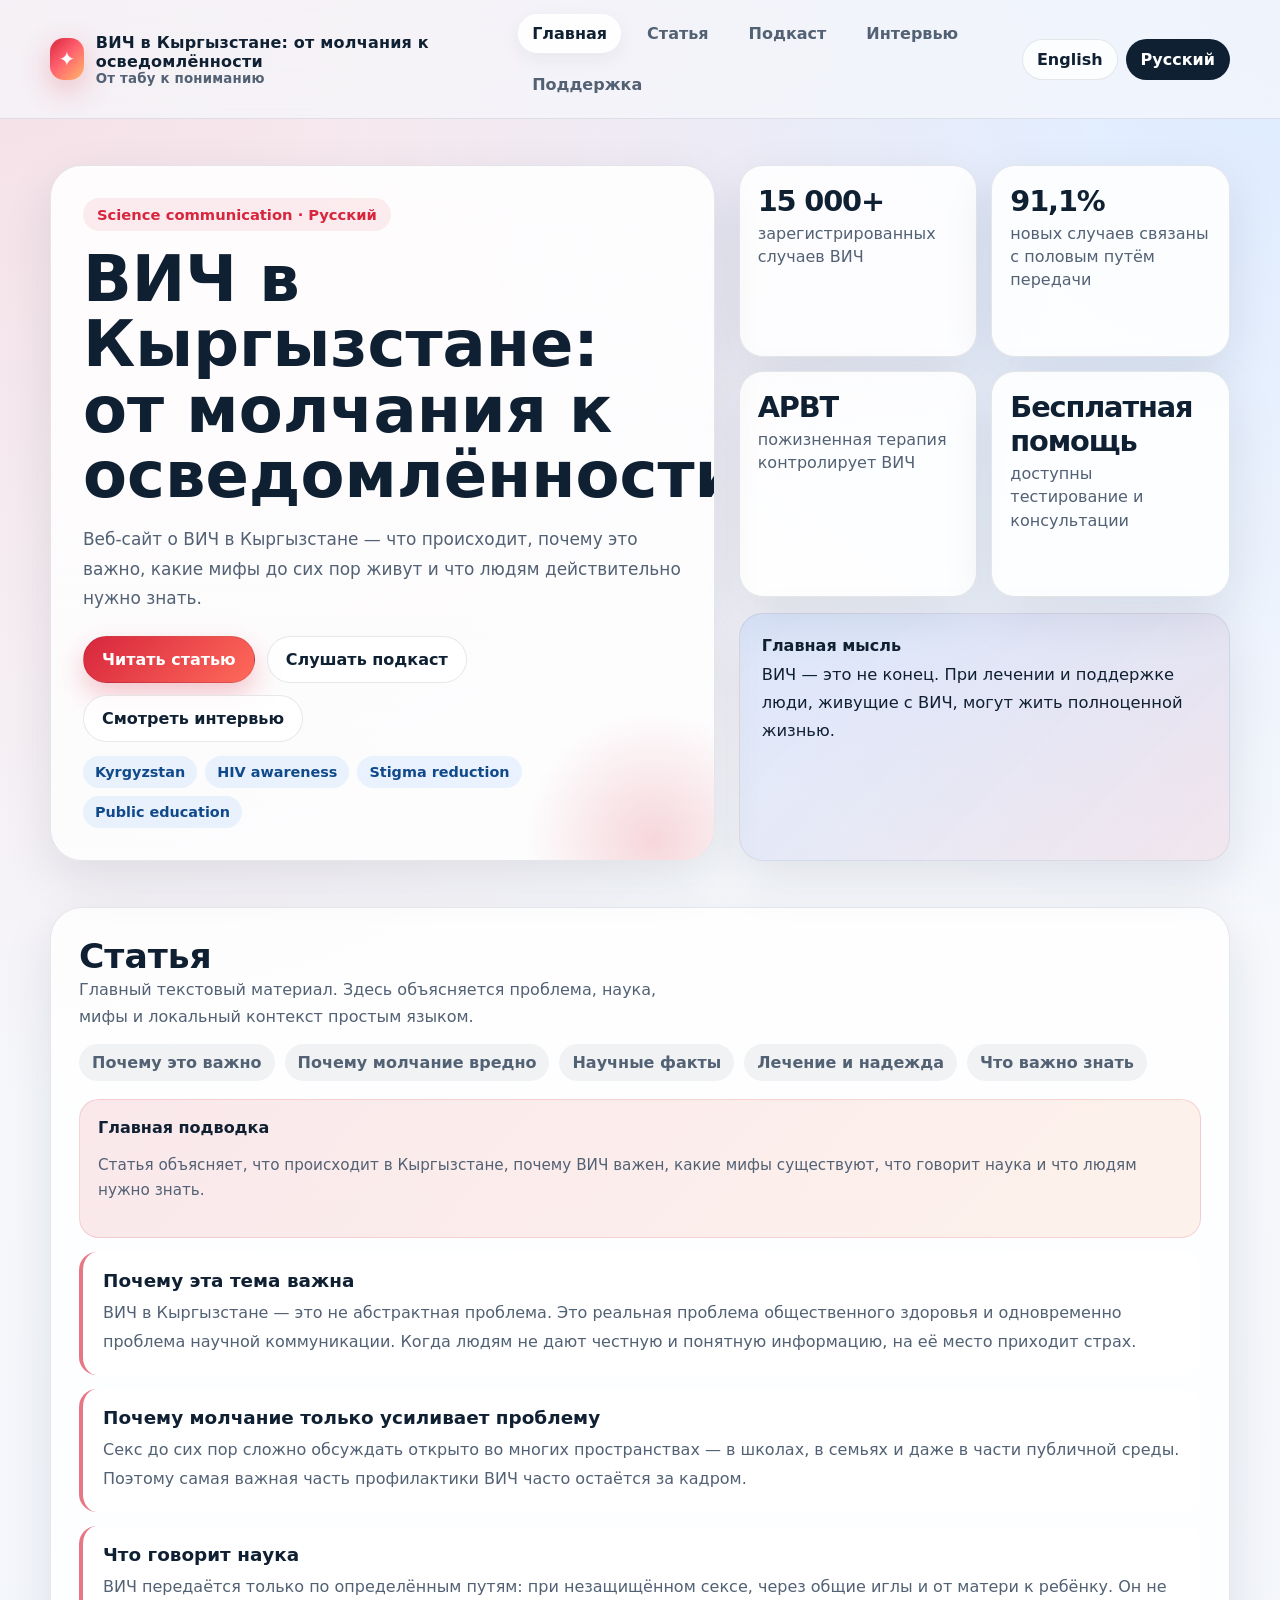
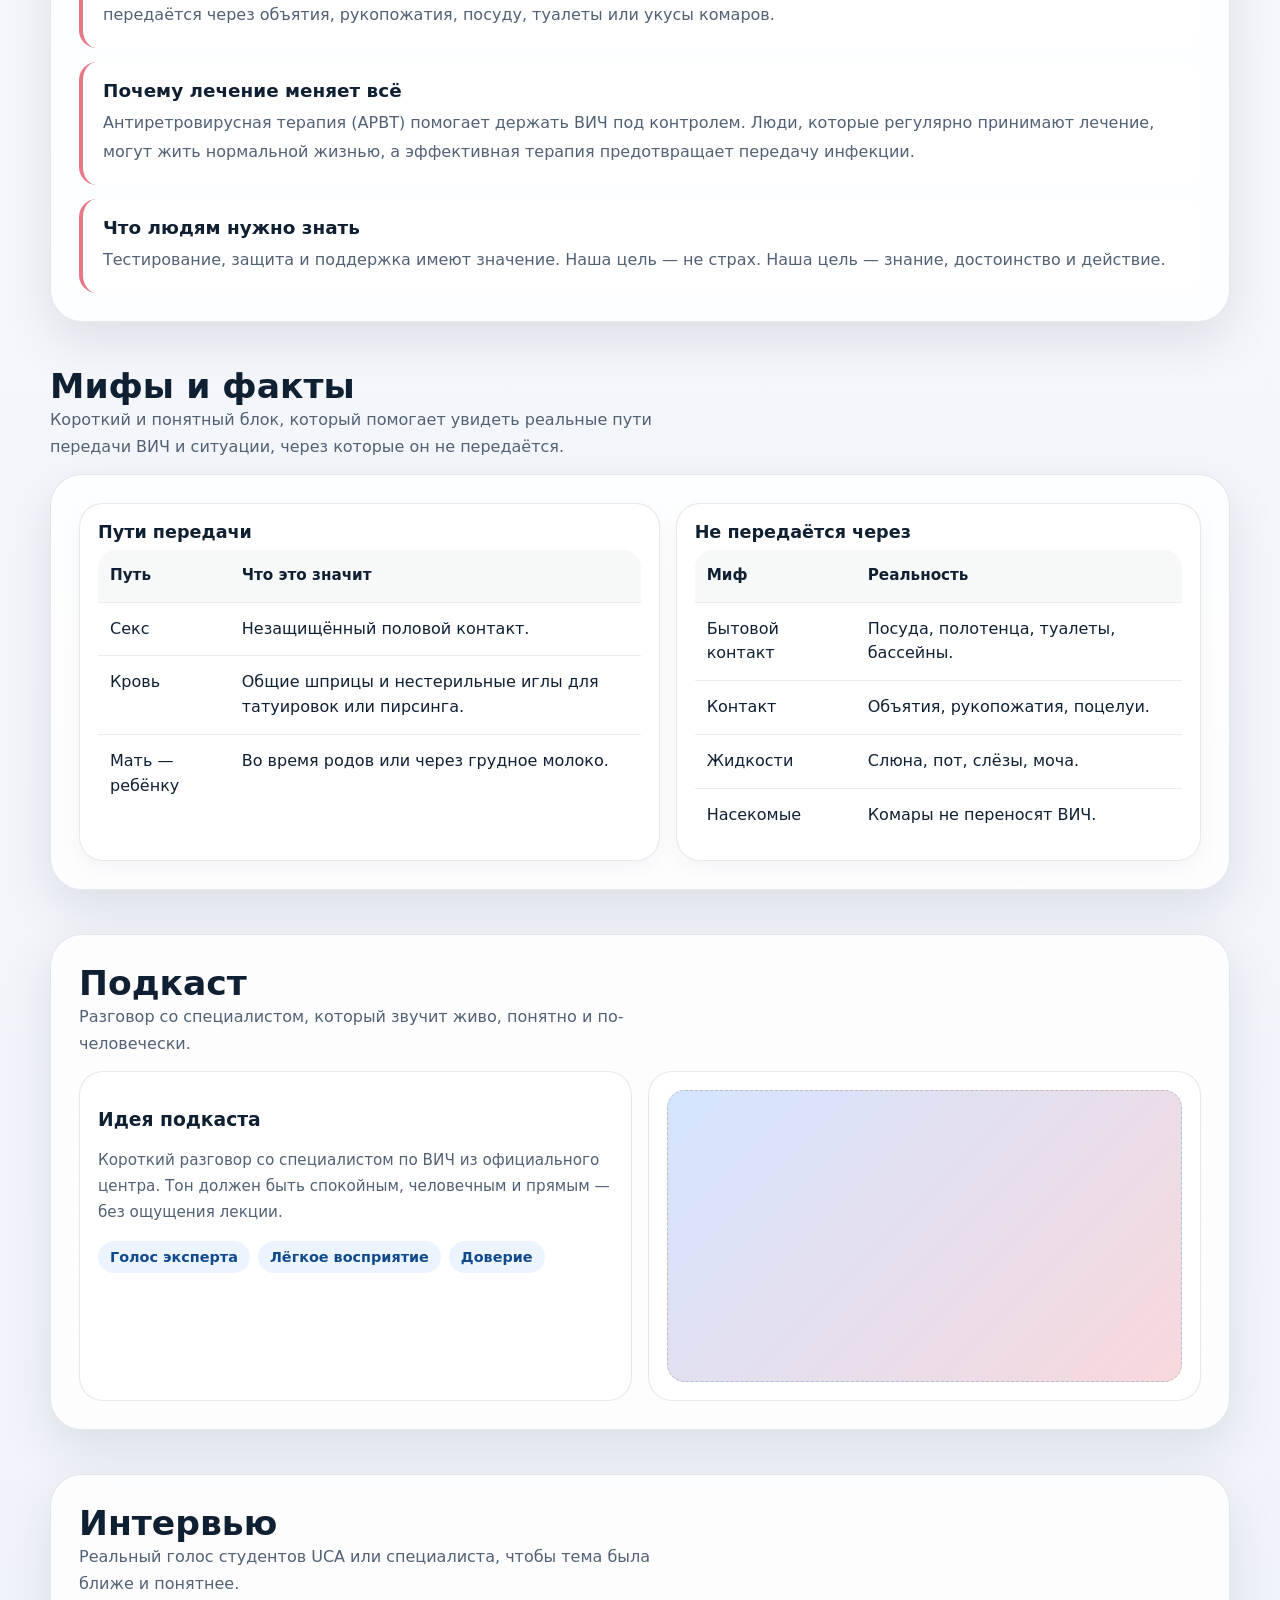
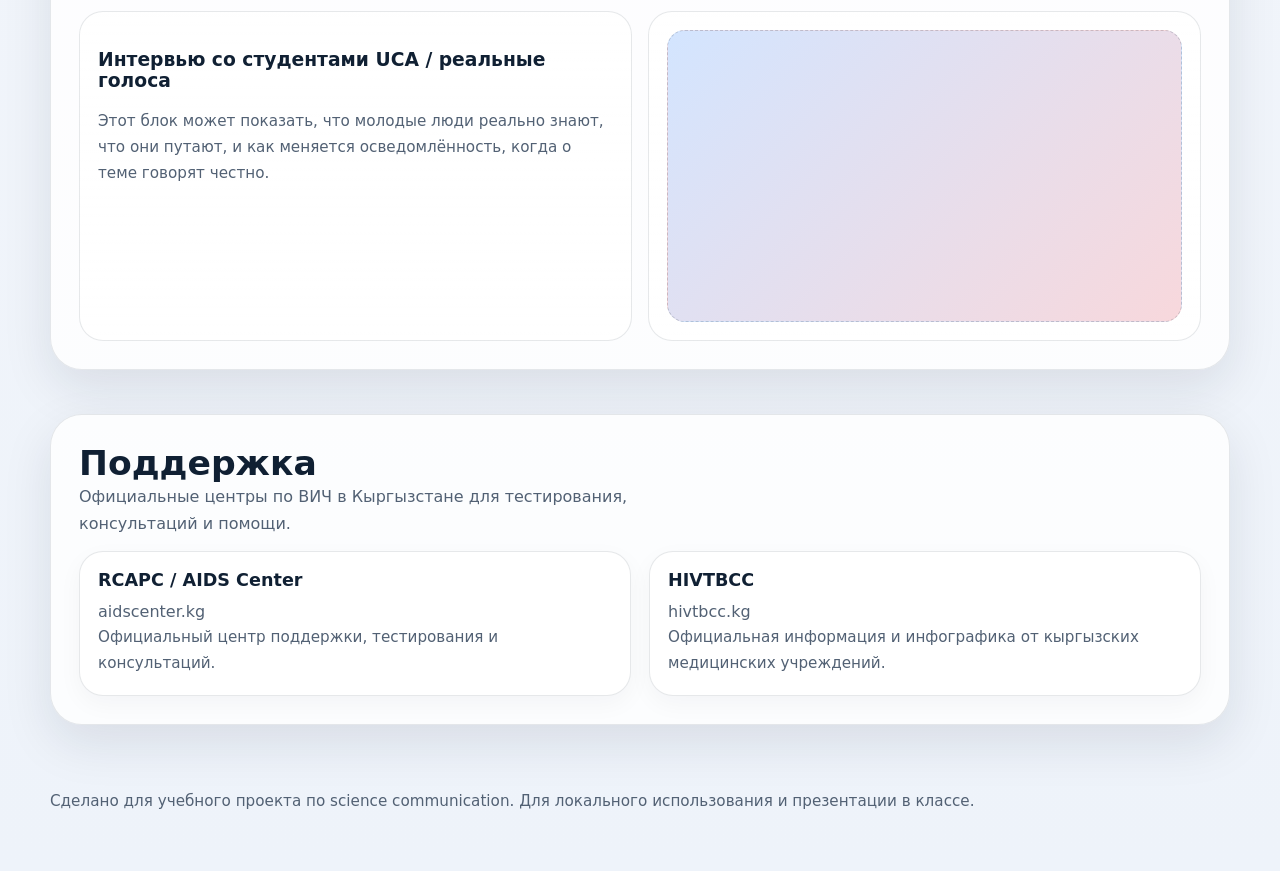
==== commit 8a98df4e: "fix" ====
--- a/russian.html
+++ b/russian.html
@@ -141,7 +141,6 @@
         <div class="panel-inner">
           <div class="section-header">
             <div>
-              <h2>Test</h2>
               <h2>Подкаст</h2>
               <p class="sub">Разговор со специалистом, который звучит живо, понятно и по-человечески.</p>
             </div>
--- a/styles.css
+++ b/styles.css
@@ -230,10 +230,9 @@
     #fff;
   border:1px dashed rgba(16,32,51,.18);
 }
-.embed::before{
-  content:"Embedded media / video here";
-  position:absolute; inset:0; display:grid; place-items:center;
-  color:var(--muted); font-weight:800;
+.embed iframe{
+  position:absolute; inset:0; width:100%; height:100%;
+  border:0; border-radius:18px;
 }
 .note{
   color:var(--muted); font-size:.95rem; line-height:1.7
